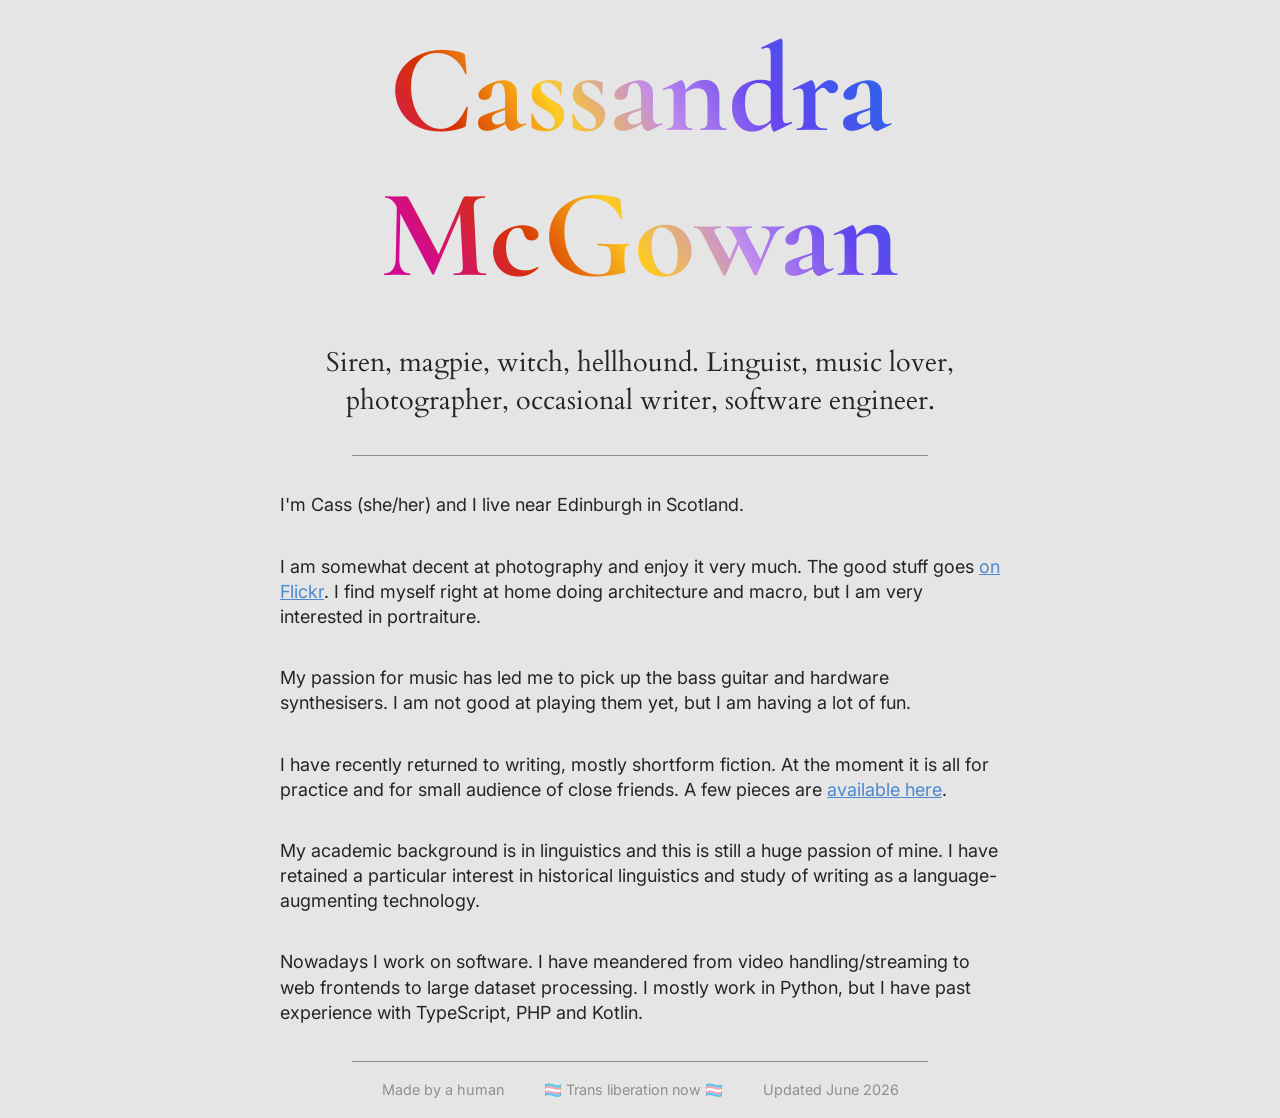
==== index.html @ 13b50b65 "fix opengraph metadata" ====
<!DOCTYPE html>
<html lang="en">
<head>
    <meta charset="UTF-8">
    <meta name="viewport" content="width=device-width, initial-scale=1.0">
    
    <meta property="og:type" content="website">
    <meta property="og:url" content="https://www.cassmcg.com">
    <meta property="og:site_name" content="Cassandra McGowan">
    <meta property="og:title" content="Cassandra McGowan">
    <meta property="og:description" content="Cass McGowan's personal webpage.">
    <meta property="og:locale" content="en_GB">

    <title>Cassandra McGowan</title>

    <link rel="shortcut icon" href="favicon-32x32.png" type="image/x-icon">
    <link rel="apple-touch-icon" href="apple-touch-icon.png">

    <link rel="stylesheet" href="normalize.css">
    <link rel="preconnect" href="https://fonts.googleapis.com">
    <link rel="preconnect" href="https://fonts.gstatic.com" crossorigin>
    <link href="https://fonts.googleapis.com/css2?family=Inter:wght@100;300;400;700&display=swap" rel="stylesheet">
    <link href="https://fonts.googleapis.com/css2?family=Cormorant:ital,wght@0,300..700;1,300..700&display=swap" rel="stylesheet">
    <link href="https://fonts.googleapis.com/css2?family=Cardo:ital,wght@0,400;0,700;1,400" rel="stylesheet">
    <link rel="stylesheet" href="https://cdnjs.cloudflare.com/ajax/libs/font-awesome/6.5.2/css/all.min.css" integrity="sha512-SnH5WK+bZxgPHs44uWIX+LLJAJ9/2PkPKZ5QiAj6Ta86w+fsb2TkcmfRyVX3pBnMFcV7oQPJkl9QevSCWr3W6A==" crossorigin="anonymous" referrerpolicy="no-referrer" />    
    <link rel="stylesheet" href="stylesheet.css">
</head>

<body>
    <h1 class="text-gradient">Cassandra<br/>McGowan</h1>

    <div class="container">
        <p class="text-centered text-lg text-cardo">Siren, magpie, witch, hellhound. Linguist, music lover, photographer, occasional writer, software engineer.</p>

        <hr>

        <p>I'm Cass (she/her) and I live near Edinburgh in Scotland.</p>
        
        <p>I am somewhat decent at photography and enjoy it very much. The good stuff goes <a href="https://www.flickr.com/photos/204563276@N05/">on Flickr</a>. I find myself right at home doing architecture and macro, but I am very interested in portraiture. </p>

        <p>My passion for music has led me to pick up the bass guitar and hardware synthesisers. I am not good at playing them yet, but I am having a lot of fun.</p>

        <p>I have recently returned to writing, mostly shortform fiction. At the moment it is all for practice and for small audience of close friends. A few pieces are <a href="shorts/index.html">available here</a>.</p>

        <p>My academic background is in linguistics and this is still a huge passion of mine. I have retained a particular interest in historical linguistics and study of writing as a language-augmenting technology.</p>

        <p>Nowadays I work on software. I have meandered from video handling/streaming to web frontends to large dataset processing. I mostly work in Python, but I have past experience with TypeScript, PHP and Kotlin.</p>

        <hr>
    </div>

    <footer>
        <ul class="text-sm text-centered hlist">
            <li>Made by a human</li>
            <li>🏳️‍⚧️ Trans liberation now 🏳️‍⚧️</li>
            <li>Updated June 2026</li>
        </ul>
    </footer>
</body>
</html>
---- stylesheet.css ----
:root {
    --accent-color-primary: #4b88ce; 
    --accent-color-secondary: #076ce9; 
    --accent-color-tertiary: #d3a200; 
    --text-color-darkmode: #cccccc;
    --text-color-darkmode-secondary: #666666;
    --text-color-lightmode: #252525;
    --text-color-lightmode-secondary: #8f8f8f;
    --background-color-dark: #222222;
    --background-color-light:#e5e5e5;
}

html {font-size:18px}

body { font-family: 'Inter', serif;

    color: var(--text-color-darkmode);
    background: var(--background-color-dark);
    padding-top:1rem;

}
@media screen and (prefers-color-scheme: light) {
    body {
        background-color: var(--background-color-light);
        color: var(--text-color-lightmode);
    }   
}
@media (max-width: 370px) {
    body {font-size: 1rem;}
}

.container {max-width: 40rem; margin:auto auto; padding:0 1rem;}

p, ul, ol, h1, h2, h3, h4, h5, h6 {padding:0; margin:2rem 0; text-wrap: pretty;}
p, li { line-height: 1.4em; }

a {color: var(--accent-color-primary); text-decoration: underline; }
@media screen and (prefers-color-scheme: light) {
    a {color: var(--accent-color-primary);}    
}
a:hover {color: var(--accent-color-secondary); -webkit-text-fill-color: initial;}
@media screen and (prefers-color-scheme: light) {
    a:hover {color: var(--accent-color-lightmode) }
}
a,a:hover {transition: all linear 0.25s;}

h1 a { text-decoration: none;}
h1 a:hover {color: inherit;}

h1, h2, h3, h4, h5 {padding: 0; margin:1rem 0 1rem; text-decoration: none;}
h1 { color: var(--main-accent-color);}
h2 {font-weight: 500;}

li {padding:0.5rem 0;}

.no-list {
    list-style-type: none;
    padding: 0;
}
.hlist {
    margin: 1rem 0; padding:0;
    list-style-type: none;
    /* padding: 0; */
}
.hlist li {
    display: inline-block;
    margin:0 1rem; padding: 0; 
}

h1 {
    font-family: "Cormorant", serif;
    font-optical-sizing: auto;
    font-weight: 700;
    font-size:7rem;
    font-style: normal;
    text-align: center;
    width: fit-content;
    margin: auto;
}
@media (max-width: 800px) {
    h1 {font-size: 5rem;}
}
@media (max-width: 370px) {
    h1 {font-size: 3rem;}
}
h2, h3 { font-family: "Cardo", serif;}

hr {
    height: 1px;
    color: #ed1d61;
    background: #ed1d61;
    font-size: 0;
    border: 0;
    max-width: 80%;
}
@media screen and (prefers-color-scheme: light) {
    hr { background: var(--text-color-lightmode-secondary); }
}
@media screen and (prefers-color-scheme: dark) {
    hr { background: var(--text-color-darkmode-secondary); }
}

.text-cardo {font-family: 'Cardo', serif;}
.text-centered {text-align: center;}
.text-xs {font-size:0.5rem;}
.text-sm {font-size:0.8rem;}
.text-lg {font-size:1.5rem; font-weight:400; }
.text-xl {font-size:7rem; font-weight:700;}
.text-gradient {
    /* background: linear-gradient(45deg, #926,#16c,#084); */
    background: linear-gradient(60deg, #d30a90 10%, #d63200, #ffcb20 , #c08bec, #6444f0, #355feb 90%);
    -webkit-text-fill-color: transparent;
    background-clip: text;
    -webkit-background-clip: text;
}
.text-dimmed {
    opacity:0.5;
}
.text-nodecor { text-decoration: none;}

.button {
    display: inline-block;
    border-radius: 0.5rem;
    border:2px solid #fff;
    padding:0.5rem 1rem;
    /* background: #16c;  */
    color:#fff;
    font-family:-apple-system, BlinkMacSystemFont, 'Segoe UI', Roboto, Oxygen, Ubuntu, Cantarell, 'Open Sans', 'Helvetica Neue', sans-serif
}
.button:hover {
    background: #fff; 
    color:#000;
    mix-blend-mode: screen;
}

.icon-button {font-size:150%; transition: all linear 0.2s;}
.icon-button:hover {text-shadow:rgba(255,255,255,0.7) 0 0 2px} 

span.redacted {
    color:#000; background:#000;
    border: 1px solid #333; border-radius: 2px;
}
span.redacted:hover {
    color: inherit; background: none;
}

ul.poetry {
    list-style-type: none;
    padding: 0;
}
ul.poetry li{
    padding: 0.5em 0;
}

.badge { 
    display: inline-block; 
    padding:0.25rem 0.5rem; 
    border: 2px solid var(--text-color-darkmode-secondary); 
    border-radius: 1rem; 
    color: var(--text-color-darkmode-secondary); 
    font-size: 0.8rem;
    font-weight: 700;}

footer {
    margin-top: 5vw;
    width:fit-content;
    margin:auto;
    text-align: center;
}
@media screen and (prefers-color-scheme: light) {
    footer { color: var(--text-color-lightmode-secondary); }
}
@media screen and (prefers-color-scheme: dark) {
    footer { color: var(--text-color-darkmode-secondary); }
}
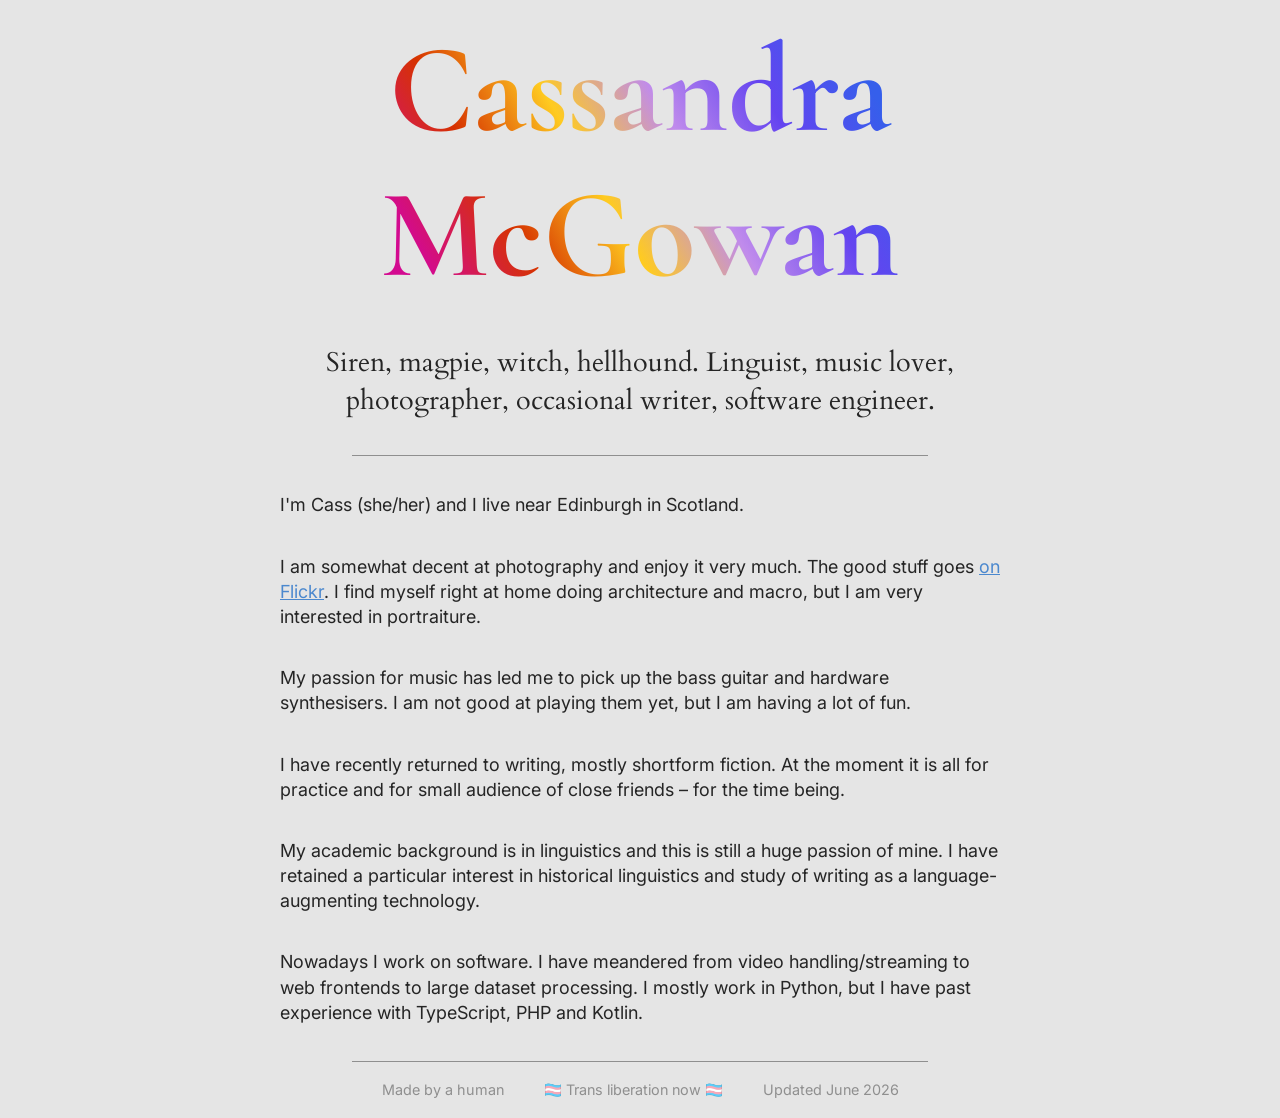
==== commit dcc20b35: "revert an premature edit" ====
--- a/index.html
+++ b/index.html
@@ -40,7 +40,7 @@
 
         <p>My passion for music has led me to pick up the bass guitar and hardware synthesisers. I am not good at playing them yet, but I am having a lot of fun.</p>
 
-        <p>I have recently returned to writing, mostly shortform fiction. At the moment it is all for practice and for small audience of close friends. A few pieces are <a href="shorts/index.html">available here</a>.</p>
+        <p>I have recently returned to writing, mostly shortform fiction. At the moment it is all for practice and for small audience of close friends &ndash; for the time being.</p>
 
         <p>My academic background is in linguistics and this is still a huge passion of mine. I have retained a particular interest in historical linguistics and study of writing as a language-augmenting technology.</p>
 
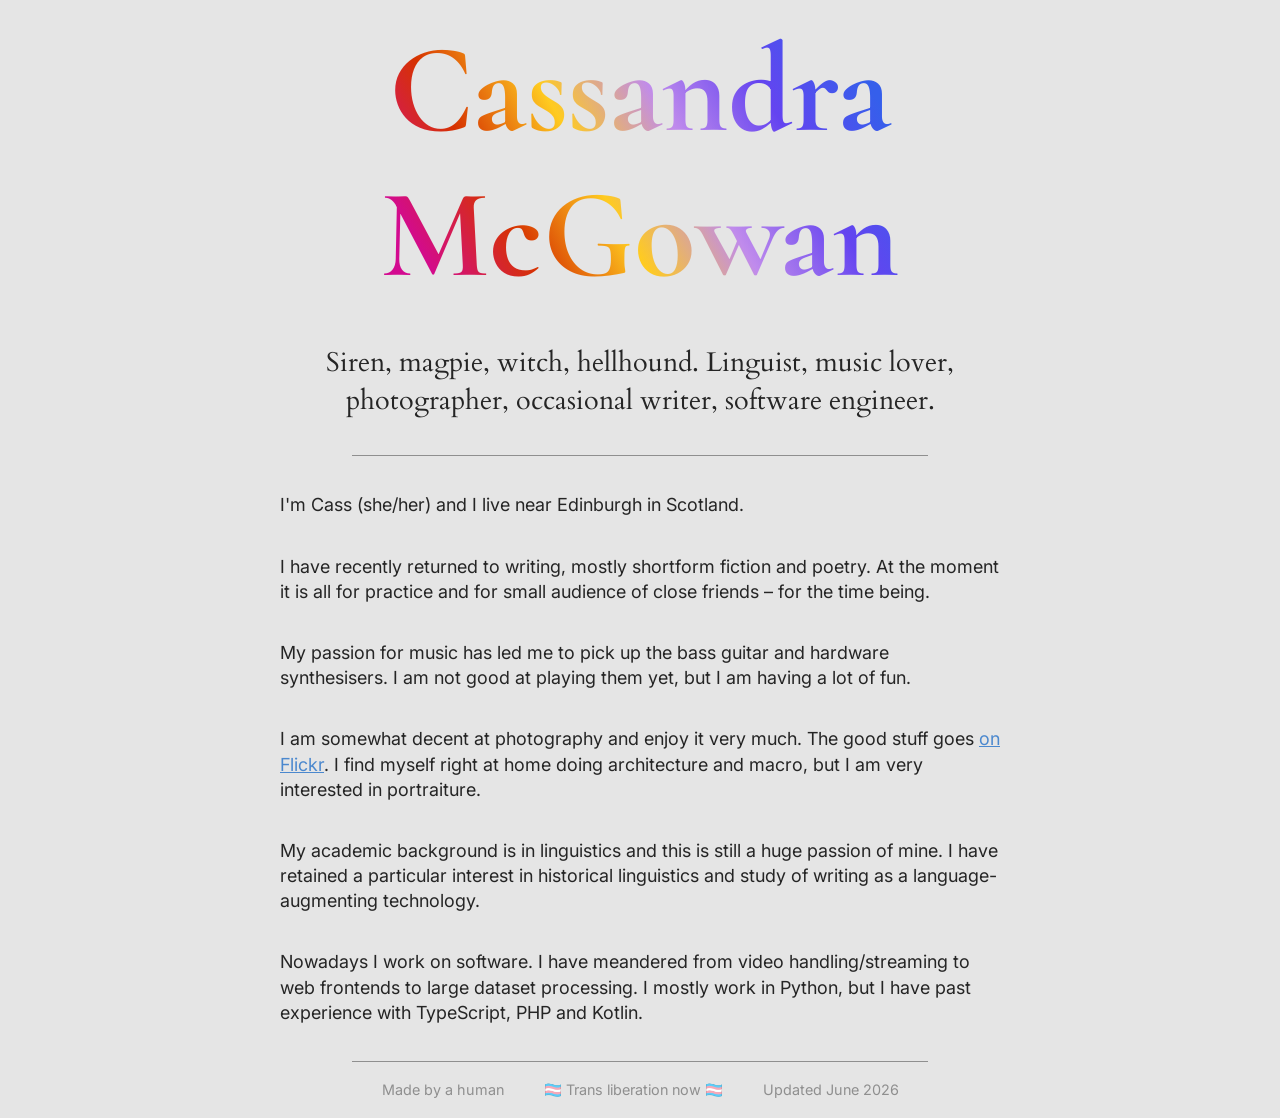
==== commit 856feaab: "reorder paragraphs" ====
--- a/index.html
+++ b/index.html
@@ -35,12 +35,12 @@
         <hr>
 
         <p>I'm Cass (she/her) and I live near Edinburgh in Scotland.</p>
-        
-        <p>I am somewhat decent at photography and enjoy it very much. The good stuff goes <a href="https://www.flickr.com/photos/204563276@N05/">on Flickr</a>. I find myself right at home doing architecture and macro, but I am very interested in portraiture. </p>
+
+        <p>I have recently returned to writing, mostly shortform fiction and poetry. At the moment it is all for practice and for small audience of close friends &ndash; for the time being.</p>
 
         <p>My passion for music has led me to pick up the bass guitar and hardware synthesisers. I am not good at playing them yet, but I am having a lot of fun.</p>
 
-        <p>I have recently returned to writing, mostly shortform fiction. At the moment it is all for practice and for small audience of close friends &ndash; for the time being.</p>
+        <p>I am somewhat decent at photography and enjoy it very much. The good stuff goes <a href="https://www.flickr.com/photos/204563276@N05/">on Flickr</a>. I find myself right at home doing architecture and macro, but I am very interested in portraiture. </p>
 
         <p>My academic background is in linguistics and this is still a huge passion of mine. I have retained a particular interest in historical linguistics and study of writing as a language-augmenting technology.</p>
 
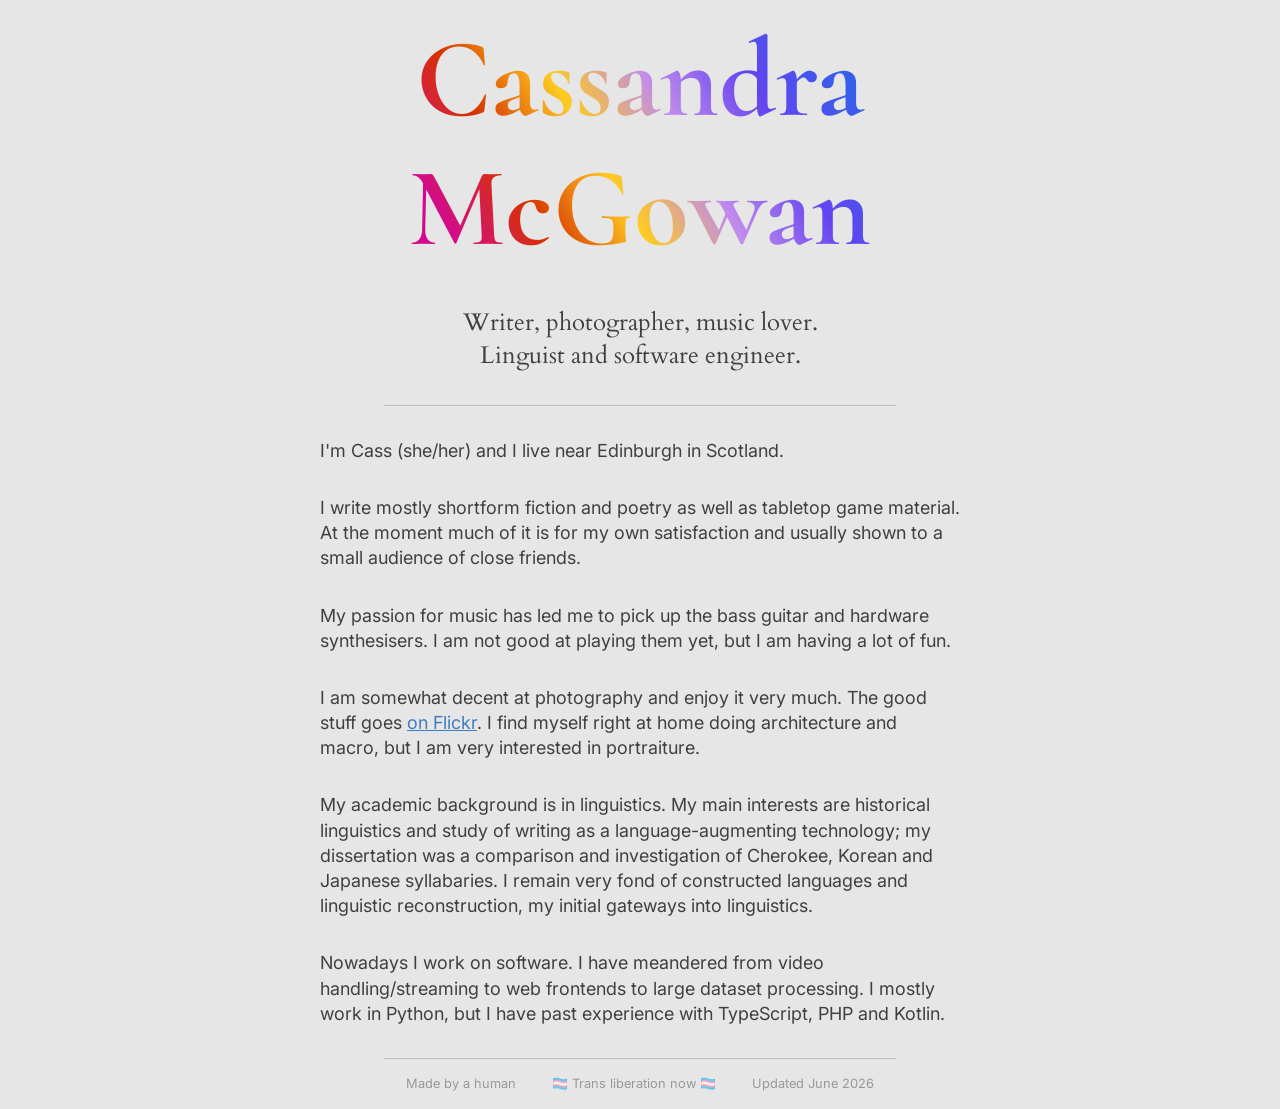
==== commit 4403a1db: "update content" ====
--- a/index.html
+++ b/index.html
@@ -1,9 +1,10 @@
 <!DOCTYPE html>
 <html lang="en">
+
 <head>
     <meta charset="UTF-8">
     <meta name="viewport" content="width=device-width, initial-scale=1.0">
-    
+
     <meta property="og:type" content="website">
     <meta property="og:url" content="https://www.cassmcg.com">
     <meta property="og:site_name" content="Cassandra McGowan">
@@ -22,27 +23,27 @@
     <link href="https://fonts.googleapis.com/css2?family=Inter:wght@100;300;400;700&display=swap" rel="stylesheet">
     <link href="https://fonts.googleapis.com/css2?family=Cormorant:ital,wght@0,300..700;1,300..700&display=swap" rel="stylesheet">
     <link href="https://fonts.googleapis.com/css2?family=Cardo:ital,wght@0,400;0,700;1,400" rel="stylesheet">
-    <link rel="stylesheet" href="https://cdnjs.cloudflare.com/ajax/libs/font-awesome/6.5.2/css/all.min.css" integrity="sha512-SnH5WK+bZxgPHs44uWIX+LLJAJ9/2PkPKZ5QiAj6Ta86w+fsb2TkcmfRyVX3pBnMFcV7oQPJkl9QevSCWr3W6A==" crossorigin="anonymous" referrerpolicy="no-referrer" />    
+    <link rel="stylesheet" href="https://cdnjs.cloudflare.com/ajax/libs/font-awesome/6.5.2/css/all.min.css" integrity="sha512-SnH5WK+bZxgPHs44uWIX+LLJAJ9/2PkPKZ5QiAj6Ta86w+fsb2TkcmfRyVX3pBnMFcV7oQPJkl9QevSCWr3W6A==" crossorigin="anonymous" referrerpolicy="no-referrer" />
     <link rel="stylesheet" href="stylesheet.css">
 </head>
 
 <body>
-    <h1 class="text-gradient">Cassandra<br/>McGowan</h1>
+    <h1 class="text-gradient">Cassandra<br />McGowan</h1>
 
     <div class="container">
-        <p class="text-centered text-lg text-cardo">Siren, magpie, witch, hellhound. Linguist, music lover, photographer, occasional writer, software engineer.</p>
+        <p class="text-centered text-lg text-cardo">Writer, photographer, music lover.<br />Linguist and software engineer.</p>
 
         <hr>
 
         <p>I'm Cass (she/her) and I live near Edinburgh in Scotland.</p>
 
-        <p>I have recently returned to writing, mostly shortform fiction and poetry. At the moment it is all for practice and for small audience of close friends &ndash; for the time being.</p>
+        <p>I write mostly shortform fiction and poetry as well as tabletop game material. At the moment much of it is for my own satisfaction and usually shown to a small audience of close friends. </p>
 
         <p>My passion for music has led me to pick up the bass guitar and hardware synthesisers. I am not good at playing them yet, but I am having a lot of fun.</p>
 
         <p>I am somewhat decent at photography and enjoy it very much. The good stuff goes <a href="https://www.flickr.com/photos/204563276@N05/">on Flickr</a>. I find myself right at home doing architecture and macro, but I am very interested in portraiture. </p>
 
-        <p>My academic background is in linguistics and this is still a huge passion of mine. I have retained a particular interest in historical linguistics and study of writing as a language-augmenting technology.</p>
+        <p>My academic background is in linguistics. My main interests are historical linguistics and study of writing as a language-augmenting technology; my dissertation was a comparison and investigation of Cherokee, Korean and Japanese syllabaries. I remain very fond of constructed languages and linguistic reconstruction, my initial gateways into linguistics.</p>
 
         <p>Nowadays I work on software. I have meandered from video handling/streaming to web frontends to large dataset processing. I mostly work in Python, but I have past experience with TypeScript, PHP and Kotlin.</p>
 
@@ -57,4 +58,5 @@
         </ul>
     </footer>
 </body>
-</html>
+
+</html>
--- a/stylesheet.css
+++ b/stylesheet.css
@@ -1,89 +1,137 @@
-:root {
-    --accent-color-primary: #4b88ce; 
-    --accent-color-secondary: #076ce9; 
-    --accent-color-tertiary: #d3a200; 
-    --text-color-darkmode: #cccccc;
-    --text-color-darkmode-secondary: #666666;
-    --text-color-lightmode: #252525;
-    --text-color-lightmode-secondary: #8f8f8f;
-    --background-color-dark: #222222;
-    --background-color-light:#e5e5e5;
-}
-
-html {font-size:18px}
-
-body { font-family: 'Inter', serif;
-
-    color: var(--text-color-darkmode);
-    background: var(--background-color-dark);
-    padding-top:1rem;
-
-}
+@import "palette.css";
+
+body {
+    font-family: 'Inter', serif;
+    font-size: 18px;
+    color: var(--base-lighter);
+    background: var(--base-darkest);
+    padding-top: 1rem;
+}
+
 @media screen and (prefers-color-scheme: light) {
     body {
-        background-color: var(--background-color-light);
-        color: var(--text-color-lightmode);
-    }   
-}
+        background-color: var(--base-lightest);
+        color: var(--base-darker);
+    }
+}
+
 @media (max-width: 370px) {
-    body {font-size: 1rem;}
-}
-
-.container {max-width: 40rem; margin:auto auto; padding:0 1rem;}
-
-p, ul, ol, h1, h2, h3, h4, h5, h6 {padding:0; margin:2rem 0; text-wrap: pretty;}
-p, li { line-height: 1.4em; }
-
-a {color: var(--accent-color-primary); text-decoration: underline; }
-@media screen and (prefers-color-scheme: light) {
-    a {color: var(--accent-color-primary);}    
-}
-a:hover {color: var(--accent-color-secondary); -webkit-text-fill-color: initial;}
-@media screen and (prefers-color-scheme: light) {
-    a:hover {color: var(--accent-color-lightmode) }
-}
-a,a:hover {transition: all linear 0.25s;}
-
-h1 a { text-decoration: none;}
-h1 a:hover {color: inherit;}
-
-h1, h2, h3, h4, h5 {padding: 0; margin:1rem 0 1rem; text-decoration: none;}
-h1 { color: var(--main-accent-color);}
-h2 {font-weight: 500;}
-
-li {padding:0.5rem 0;}
+    body {
+        font-size: 1rem;
+    }
+}
+
+.container {
+    max-width: 40rem;
+    margin: auto auto;
+    padding: 0 1rem;
+}
+
+p,
+ul,
+ol,
+h1,
+h2,
+h3,
+h4,
+h5,
+h6 {
+    padding: 0;
+    margin: 2rem 0;
+    text-wrap: pretty;
+}
+
+p,
+li {
+    line-height: 1.4em;
+}
+
+a {
+    color: var(--blue);
+    text-decoration: underline;
+}
+
+a:hover {
+    color: var(--ruby);
+    -webkit-text-fill-color: initial;
+}
+
+a,
+a:hover {
+    transition: all linear 0.25s;
+}
+
+h1 a {
+    text-decoration: none;
+}
+
+h1,
+h2,
+h3,
+h4,
+h5 {
+    padding: 0;
+    margin: 1rem 0 1rem;
+    text-decoration: none;
+}
+
+h1 {
+    color: var(--blue);
+}
+
+h2 {
+    font-weight: 500;
+}
+
+li {
+    padding: 0.5rem 0;
+}
 
 .no-list {
     list-style-type: none;
     padding: 0;
 }
+
 .hlist {
-    margin: 1rem 0; padding:0;
+    margin: 1rem 0;
+    padding: 0;
     list-style-type: none;
     /* padding: 0; */
 }
+
 .hlist li {
     display: inline-block;
-    margin:0 1rem; padding: 0; 
+    margin: 0 1rem;
+    padding: 0;
 }
 
 h1 {
     font-family: "Cormorant", serif;
     font-optical-sizing: auto;
     font-weight: 700;
-    font-size:7rem;
+    font-size: 7rem;
     font-style: normal;
     text-align: center;
     width: fit-content;
     margin: auto;
 }
+
 @media (max-width: 800px) {
-    h1 {font-size: 5rem;}
-}
+    h1 {
+        font-size: 5rem;
+    }
+}
+
 @media (max-width: 370px) {
-    h1 {font-size: 3rem;}
-}
-h2, h3 { font-family: "Cardo", serif;}
+    h1 {
+        font-size: 3rem;
+    }
+}
+
+h2,
+h3 {
+    font-family: "Cardo", serif;
+}
 
 hr {
     height: 1px;
@@ -93,83 +141,152 @@
     border: 0;
     max-width: 80%;
 }
+
 @media screen and (prefers-color-scheme: light) {
-    hr { background: var(--text-color-lightmode-secondary); }
-}
+    hr {
+        background: var(--base-lighter);
+    }
+}
+
 @media screen and (prefers-color-scheme: dark) {
-    hr { background: var(--text-color-darkmode-secondary); }
-}
-
-.text-cardo {font-family: 'Cardo', serif;}
-.text-centered {text-align: center;}
-.text-xs {font-size:0.5rem;}
-.text-sm {font-size:0.8rem;}
-.text-lg {font-size:1.5rem; font-weight:400; }
-.text-xl {font-size:7rem; font-weight:700;}
+    hr {
+        background: var(--base-darker);
+    }
+}
+
+.text-cardo {
+    font-family: 'Cardo', serif;
+}
+
+.text-centered {
+    text-align: center;
+}
+
+.text-xs {
+    font-size: 0.5rem;
+}
+
+.text-sm {
+    font-size: 0.8rem;
+}
+
+.text-lg {
+    font-size: 1.5rem;
+    font-weight: 400;
+}
+
+.text-xl {
+    font-size: 7rem;
+    font-weight: 700;
+}
+
+.text-red {
+    color: var(--ruby)
+}
+
+.text-blue {
+    color: var(--blue);
+}
+
+.text-green {
+    color: var(--emerald);
+}
+
+.text-yellow {
+    color: var(--gold);
+}
+
+.text-purple {
+    color: var(--amethyst);
+}
+
 .text-gradient {
     /* background: linear-gradient(45deg, #926,#16c,#084); */
-    background: linear-gradient(60deg, #d30a90 10%, #d63200, #ffcb20 , #c08bec, #6444f0, #355feb 90%);
+    background: linear-gradient(60deg, #d30a90 10%, #d63200, #ffcb20, #c08bec, #6444f0, #355feb 90%);
     -webkit-text-fill-color: transparent;
     background-clip: text;
     -webkit-background-clip: text;
 }
+
 .text-dimmed {
-    opacity:0.5;
-}
-.text-nodecor { text-decoration: none;}
+    opacity: 0.5;
+}
+
+.text-nodecor {
+    text-decoration: none;
+}
 
 .button {
     display: inline-block;
     border-radius: 0.5rem;
-    border:2px solid #fff;
-    padding:0.5rem 1rem;
+    border: 2px solid #fff;
+    padding: 0.5rem 1rem;
     /* background: #16c;  */
-    color:#fff;
-    font-family:-apple-system, BlinkMacSystemFont, 'Segoe UI', Roboto, Oxygen, Ubuntu, Cantarell, 'Open Sans', 'Helvetica Neue', sans-serif
-}
+    color: #fff;
+    font-family: -apple-system, BlinkMacSystemFont, 'Segoe UI', Roboto, Oxygen, Ubuntu, Cantarell, 'Open Sans', 'Helvetica Neue', sans-serif
+}
+
 .button:hover {
-    background: #fff; 
-    color:#000;
+    background: #fff;
+    color: #000;
     mix-blend-mode: screen;
 }
 
-.icon-button {font-size:150%; transition: all linear 0.2s;}
-.icon-button:hover {text-shadow:rgba(255,255,255,0.7) 0 0 2px} 
+.icon-button {
+    font-size: 150%;
+    transition: all linear 0.2s;
+}
+
+.icon-button:hover {
+    text-shadow: rgba(255, 255, 255, 0.7) 0 0 2px
+}
 
 span.redacted {
-    color:#000; background:#000;
-    border: 1px solid #333; border-radius: 2px;
-}
+    color: #000;
+    background: #000;
+    border: 1px solid #333;
+    border-radius: 2px;
+}
+
 span.redacted:hover {
-    color: inherit; background: none;
+    color: inherit;
+    background: none;
 }
 
 ul.poetry {
     list-style-type: none;
     padding: 0;
 }
-ul.poetry li{
+
+ul.poetry li {
     padding: 0.5em 0;
 }
 
-.badge { 
-    display: inline-block; 
-    padding:0.25rem 0.5rem; 
-    border: 2px solid var(--text-color-darkmode-secondary); 
-    border-radius: 1rem; 
-    color: var(--text-color-darkmode-secondary); 
+.badge {
+    display: inline-block;
+    padding: 0.25rem 0.5rem;
+    border: 2px solid var(--text-color-darkmode-secondary);
+    border-radius: 1rem;
+    color: var(--text-color-darkmode-secondary);
     font-size: 0.8rem;
-    font-weight: 700;}
+    font-weight: 700;
+}
 
 footer {
     margin-top: 5vw;
-    width:fit-content;
-    margin:auto;
+    width: fit-content;
+    margin: auto;
     text-align: center;
 }
+
 @media screen and (prefers-color-scheme: light) {
-    footer { color: var(--text-color-lightmode-secondary); }
-}
+    footer {
+        color: var(--base-light);
+    }
+}
+
 @media screen and (prefers-color-scheme: dark) {
-    footer { color: var(--text-color-darkmode-secondary); }
+    footer {
+        color: var(--base-dark);
+    }
 }
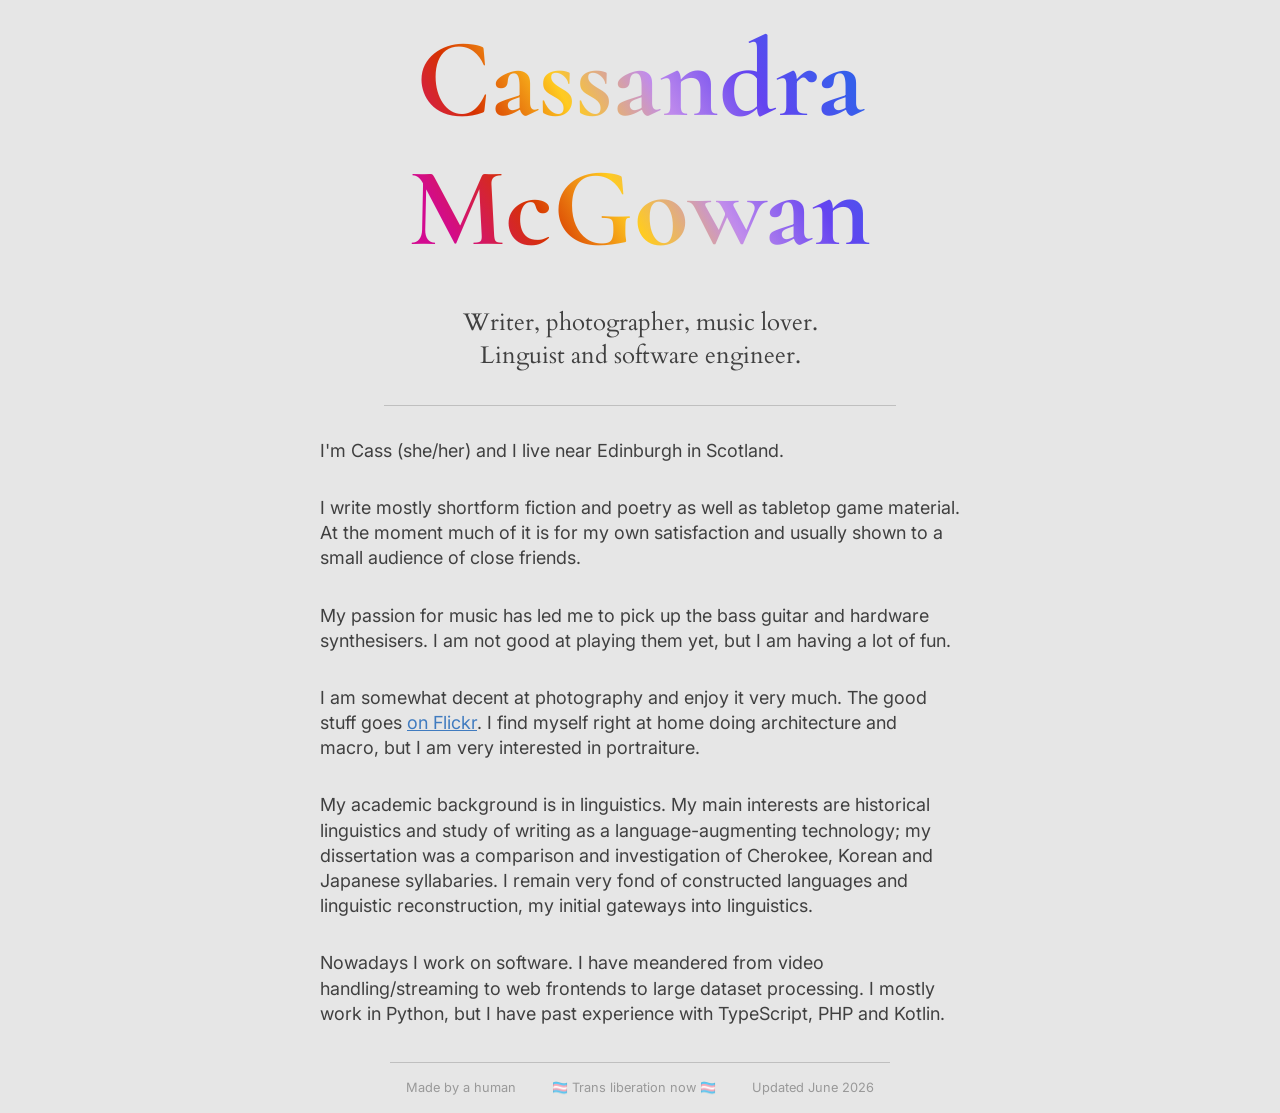
==== commit bd63fa35: "fix footer formatting" ====
--- a/index.html
+++ b/index.html
@@ -47,7 +47,6 @@
 
         <p>Nowadays I work on software. I have meandered from video handling/streaming to web frontends to large dataset processing. I mostly work in Python, but I have past experience with TypeScript, PHP and Kotlin.</p>
 
-        <hr>
     </div>
 
     <footer>
--- a/stylesheet.css
+++ b/stylesheet.css
@@ -162,6 +162,11 @@
     text-align: center;
 }
 
+.text-i,
+.text-italicised {
+    font-style: italic;
+}
+
 .text-xs {
     font-size: 0.5rem;
 }
@@ -253,6 +258,11 @@
     background: none;
 }
 
+.commentary {
+    border-left: .25rem solid var(--base-mid);
+    padding-left: 1rem
+}
+
 ul.poetry {
     list-style-type: none;
     padding: 0;
@@ -273,20 +283,23 @@
 }
 
 footer {
-    margin-top: 5vw;
+    border-top: 1px solid #d30a90;
     width: fit-content;
-    margin: auto;
+    min-width: 20rem;
+    margin: 2em auto 0;
     text-align: center;
 }
 
 @media screen and (prefers-color-scheme: light) {
     footer {
         color: var(--base-light);
+        border-color: var(--base-lighter);
     }
 }
 
 @media screen and (prefers-color-scheme: dark) {
     footer {
         color: var(--base-dark);
+        border-color: var(--base-darker);
     }
 }
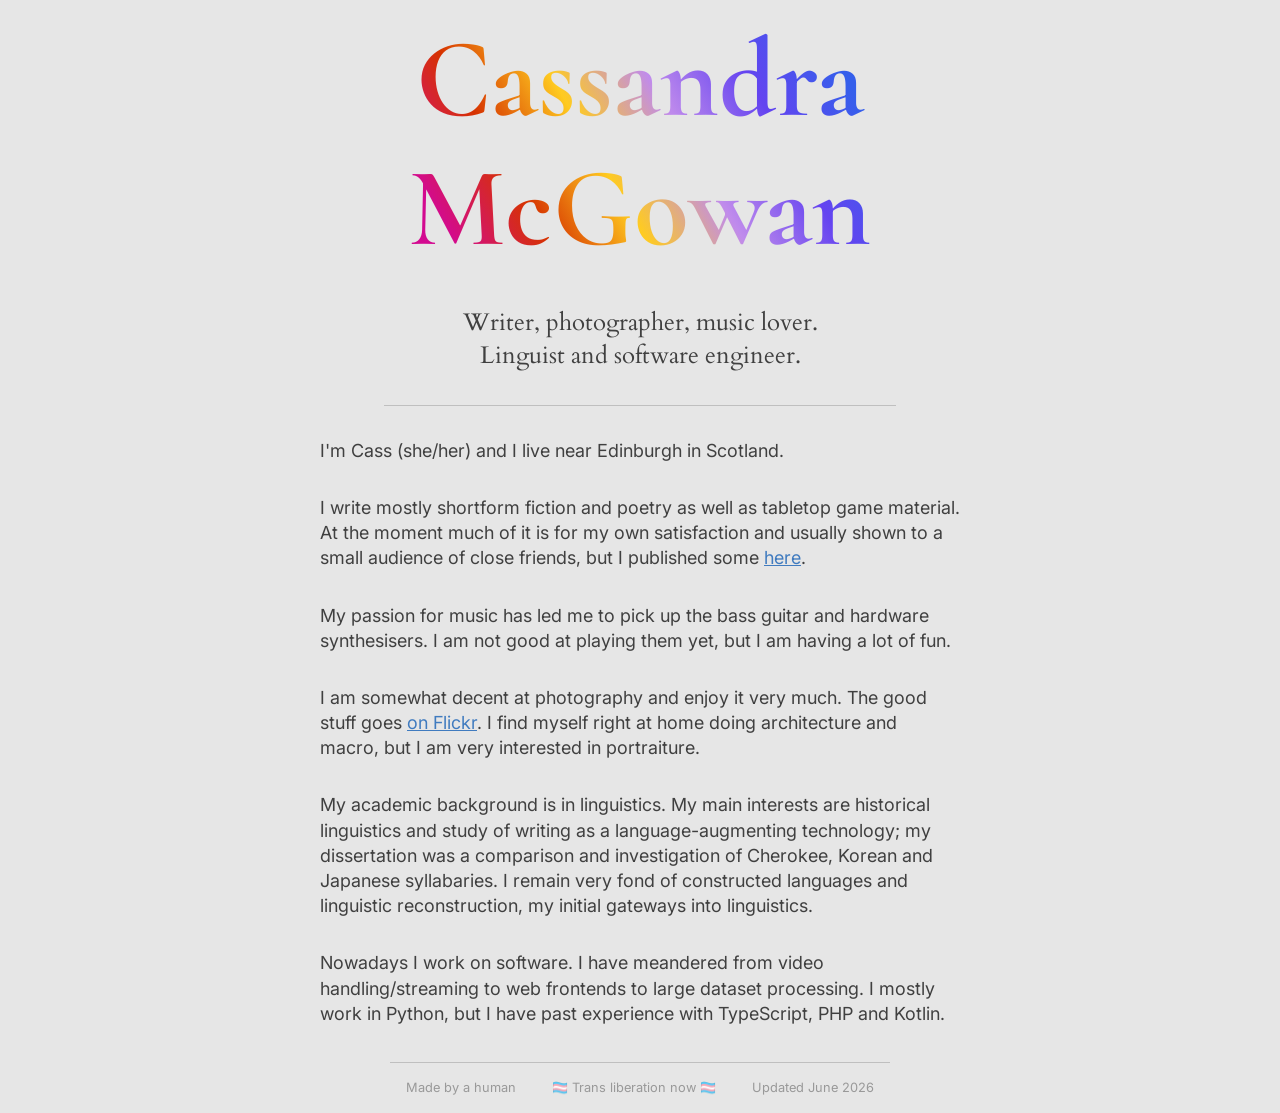
==== commit 35675f1e: "include short fiction on main page" ====
--- a/index.html
+++ b/index.html
@@ -23,12 +23,11 @@
     <link href="https://fonts.googleapis.com/css2?family=Inter:wght@100;300;400;700&display=swap" rel="stylesheet">
     <link href="https://fonts.googleapis.com/css2?family=Cormorant:ital,wght@0,300..700;1,300..700&display=swap" rel="stylesheet">
     <link href="https://fonts.googleapis.com/css2?family=Cardo:ital,wght@0,400;0,700;1,400" rel="stylesheet">
-    <link rel="stylesheet" href="https://cdnjs.cloudflare.com/ajax/libs/font-awesome/6.5.2/css/all.min.css" integrity="sha512-SnH5WK+bZxgPHs44uWIX+LLJAJ9/2PkPKZ5QiAj6Ta86w+fsb2TkcmfRyVX3pBnMFcV7oQPJkl9QevSCWr3W6A==" crossorigin="anonymous" referrerpolicy="no-referrer" />
     <link rel="stylesheet" href="stylesheet.css">
 </head>
 
 <body>
-    <h1 class="text-gradient">Cassandra<br />McGowan</h1>
+    <a class='site-title text-nodecor text-gradient' href="/">Cassandra<br />McGowan</a>
 
     <div class="container">
         <p class="text-centered text-lg text-cardo">Writer, photographer, music lover.<br />Linguist and software engineer.</p>
@@ -37,7 +36,7 @@
 
         <p>I'm Cass (she/her) and I live near Edinburgh in Scotland.</p>
 
-        <p>I write mostly shortform fiction and poetry as well as tabletop game material. At the moment much of it is for my own satisfaction and usually shown to a small audience of close friends. </p>
+        <p>I write mostly shortform fiction and poetry as well as tabletop game material. At the moment much of it is for my own satisfaction and usually shown to a small audience of close friends, but I published some <a href="/shorts/">here</a>.</p>
 
         <p>My passion for music has led me to pick up the bass guitar and hardware synthesisers. I am not good at playing them yet, but I am having a lot of fun.</p>
 
--- a/stylesheet.css
+++ b/stylesheet.css
@@ -61,51 +61,8 @@
     transition: all linear 0.25s;
 }
 
-h1 a {
-    text-decoration: none;
-}
-
-h1,
-h2,
-h3,
-h4,
-h5 {
-    padding: 0;
-    margin: 1rem 0 1rem;
-    text-decoration: none;
-}
-
-h1 {
-    color: var(--blue);
-}
-
-h2 {
-    font-weight: 500;
-}
-
-li {
-    padding: 0.5rem 0;
-}
-
-.no-list {
-    list-style-type: none;
-    padding: 0;
-}
-
-.hlist {
-    margin: 1rem 0;
-    padding: 0;
-    list-style-type: none;
-    /* padding: 0; */
-}
-
-.hlist li {
-    display: inline-block;
-    margin: 0 1rem;
-    padding: 0;
-}
-
-h1 {
+.site-title {
+    display: block;
     font-family: "Cormorant", serif;
     font-optical-sizing: auto;
     font-weight: 700;
@@ -114,24 +71,73 @@
     text-align: center;
     width: fit-content;
     margin: auto;
+    text-decoration: none;
+    background: linear-gradient(60deg, #d30a90 10%, #d63200, #ffcb20, #c08bec, #6444f0, #355feb 90%);
+    -webkit-text-fill-color: transparent;
+    background-clip: text;
+    -webkit-background-clip: text;
+}
+
+.site-title:hover {
+    color: transparent !important;
 }
 
 @media (max-width: 800px) {
-    h1 {
+    .site-title {
         font-size: 5rem;
     }
 }
 
 @media (max-width: 370px) {
-    h1 {
+    .site-title {
         font-size: 3rem;
     }
 }
 
+h1 a {
+    text-decoration: none;
+}
+
+h1,
+h2,
+h3,
+h4,
+h5,
+h6 {
+    font-family: "Cardo", serif;
+    padding: 0;
+    margin: 3rem 0 2rem;
+    text-decoration: none;
+}
+
+h1,
 h2,
 h3 {
-    font-family: "Cardo", serif;
-}
+    font-weight: 500;
+}
+
+li {
+    padding: 0.5rem 0;
+}
+
+.no-list {
+    list-style-type: none;
+    padding: 0;
+}
+
+.hlist {
+    margin: 1rem 0;
+    padding: 0;
+    list-style-type: none;
+    /* padding: 0; */
+}
+
+.hlist li {
+    display: inline-block;
+    margin: 0 1rem;
+    padding: 0;
+}
+
 
 hr {
     height: 1px;
@@ -213,8 +219,9 @@
     -webkit-background-clip: text;
 }
 
+.text-dim,
 .text-dimmed {
-    opacity: 0.5;
+    opacity: 0.7;
 }
 
 .text-nodecor {
@@ -259,8 +266,8 @@
 }
 
 .commentary {
-    border-left: .25rem solid var(--base-mid);
-    padding-left: 1rem
+    opacity: 0.7;
+    font-style: italic;
 }
 
 ul.poetry {
@@ -282,6 +289,108 @@
     font-weight: 700;
 }
 
+/* Cover grids */
+.cover-grid {
+    display: grid;
+    grid-template-columns: 1fr 1fr 1fr;
+    grid-auto-rows: minmax(10em auto);
+    gap: 1em;
+    margin-bottom: 1em;
+}
+
+.cover-flex {
+    display: flex;
+    flex-wrap: wrap;
+    justify-content: center;
+    gap: 1rem;
+    margin: 1rem auto;
+}
+
+.cover {
+    display: block;
+    position: relative;
+    border: 1px solid #ed1d61;
+    text-align: center;
+    text-decoration: none;
+    height: 15rem;
+    width: 10rem;
+    padding: 1rem;
+    border-radius: 4px;
+    transition: all 0.5s linear;
+}
+
+.cover h2 {
+    min-height: 8rem;
+    transition: all 0.5s linear;
+    margin: 1em 0;
+}
+
+.cover p {
+    display: block;
+    font-style: italic;
+    margin: 0;
+    transition: all 0.5s linear;
+}
+
+@media screen and (prefers-color-scheme: dark) {
+    .cover {
+        color: var(--base-light);
+        border-color: var(--base-darker);
+        box-shadow: inset 0 0 .5em var(--base-darker);
+    }
+
+    .cover:hover {
+        border-color: var(--gold);
+        box-shadow: inset 0 0 1em var(--gold);
+    }
+
+    .cover h2 {
+        color: var(--gold);
+    }
+
+    .cover:hover h2 {
+        color: var(--gold-vivid);
+    }
+
+    .cover p {
+        color: var(--base-dark)
+    }
+
+    .cover:hover p {
+        color: var(--base-light)
+    }
+}
+
+@media screen and (prefers-color-scheme: light) {
+    .cover {
+        border-color: var(--base-lighter);
+        box-shadow: inset 0 0 .5em var(--base-lighter);
+    }
+
+    .cover:hover {
+        border-color: var(--amethyst);
+        box-shadow: inset 0 0 1em var(--amethyst);
+    }
+
+    .cover h2 {
+        color: var(--amethyst);
+    }
+
+    .cover:hover h2 {
+        color: var(--amethyst-vivid);
+    }
+
+    .cover p {
+        color: var(--base-light)
+    }
+
+    .cover:hover p {
+        color: var(--base-dark)
+    }
+}
+
+
+/* Footer */
 footer {
     border-top: 1px solid #d30a90;
     width: fit-content;
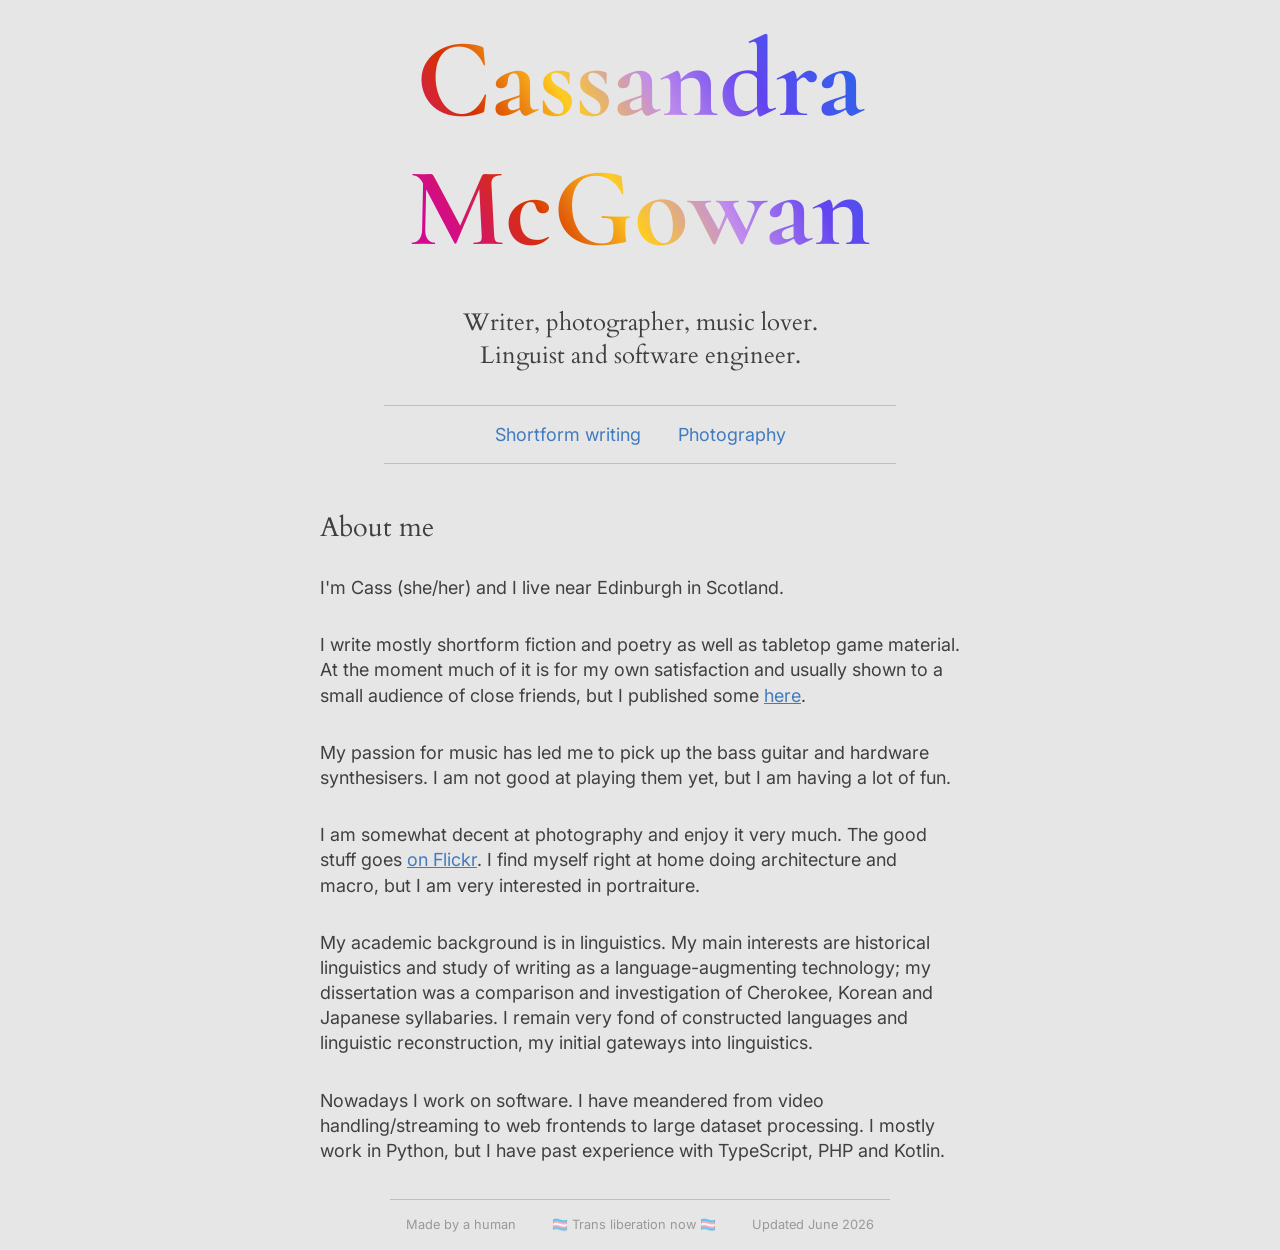
==== commit 88da9c77: "add a nav menu on landing page" ====
--- a/index.html
+++ b/index.html
@@ -34,6 +34,14 @@
 
         <hr>
 
+        <ul class="hlist text-centered text-nodecor">
+            <li><a href="/shorts/">Shortform writing</a></li>
+            <li><a href="https://www.flickr.com/photos/204563276@N05/">Photography</a></li>
+        </ul>
+
+        <hr>
+
+        <h2>About me</h2>
         <p>I'm Cass (she/her) and I live near Edinburgh in Scotland.</p>
 
         <p>I write mostly shortform fiction and poetry as well as tabletop game material. At the moment much of it is for my own satisfaction and usually shown to a small audience of close friends, but I published some <a href="/shorts/">here</a>.</p>
--- a/stylesheet.css
+++ b/stylesheet.css
@@ -138,6 +138,9 @@
     padding: 0;
 }
 
+.hlist li a {
+    text-decoration: none;
+}
 
 hr {
     height: 1px;
@@ -228,20 +231,53 @@
     text-decoration: none;
 }
 
+button,
 .button {
     display: inline-block;
-    border-radius: 0.5rem;
-    border: 2px solid #fff;
+    border-radius: 3px;
+    border: 1px solid #d30a90;
     padding: 0.5rem 1rem;
-    /* background: #16c;  */
-    color: #fff;
-    font-family: -apple-system, BlinkMacSystemFont, 'Segoe UI', Roboto, Oxygen, Ubuntu, Cantarell, 'Open Sans', 'Helvetica Neue', sans-serif
+    color: #d30a90;
+    transition: all linear .15s
 }
 
 .button:hover {
-    background: #fff;
     color: #000;
     mix-blend-mode: screen;
+}
+
+@media screen and (prefers-color-scheme: dark) {
+
+    button,
+    .button {
+        color: var(--gold);
+        border-color: var(--gold);
+        background-color: var(--base-darkest);
+    }
+
+    button:hover,
+    .button:hover {
+        color: var(--gold-vivid);
+        border-color: var(--gold);
+        box-shadow: inset 0 0 .25em var(--gold);
+    }
+}
+
+@media screen and (prefers-color-scheme: light) {
+
+    button,
+    .button {
+        color: var(--amethyst);
+        border-color: var(--amethyst);
+        background-color: var(--base-lightest);
+    }
+
+    button:hover,
+    .button:hover {
+        color: var(--amethyst-vivid);
+        border-color: var(--amethyst);
+        box-shadow: inset 0 0 .25em var(--amethyst);
+    }
 }
 
 .icon-button {
@@ -298,10 +334,10 @@
     margin-bottom: 1em;
 }
 
-.cover-flex {
+.covers-flex {
     display: flex;
     flex-wrap: wrap;
-    justify-content: center;
+    justify-content: space-between;
     gap: 1rem;
     margin: 1rem auto;
 }
@@ -320,7 +356,7 @@
 }
 
 .cover h2 {
-    min-height: 8rem;
+    min-height: 6rem;
     transition: all 0.5s linear;
     margin: 1em 0;
 }
@@ -352,6 +388,19 @@
         color: var(--gold-vivid);
     }
 
+    .covers-wip .cover:hover {
+        border-color: var(--ruby);
+        box-shadow: inset 0 0 1em var(--ruby);
+    }
+
+    .covers-wip .cover h2 {
+        color: var(--ruby);
+    }
+
+    .covers-wip .cover:hover h2 {
+        color: var(--ruby-vivid);
+    }
+
     .cover p {
         color: var(--base-dark)
     }
@@ -378,6 +427,19 @@
 
     .cover:hover h2 {
         color: var(--amethyst-vivid);
+    }
+
+    .covers-wip .cover:hover {
+        border-color: var(--emerald);
+        box-shadow: inset 0 0 1em var(--emerald);
+    }
+
+    .covers-wip .cover h2 {
+        color: var(--emerald);
+    }
+
+    .covers-wip .cover:hover h2 {
+        color: var(--emerald-vivid);
     }
 
     .cover p {
